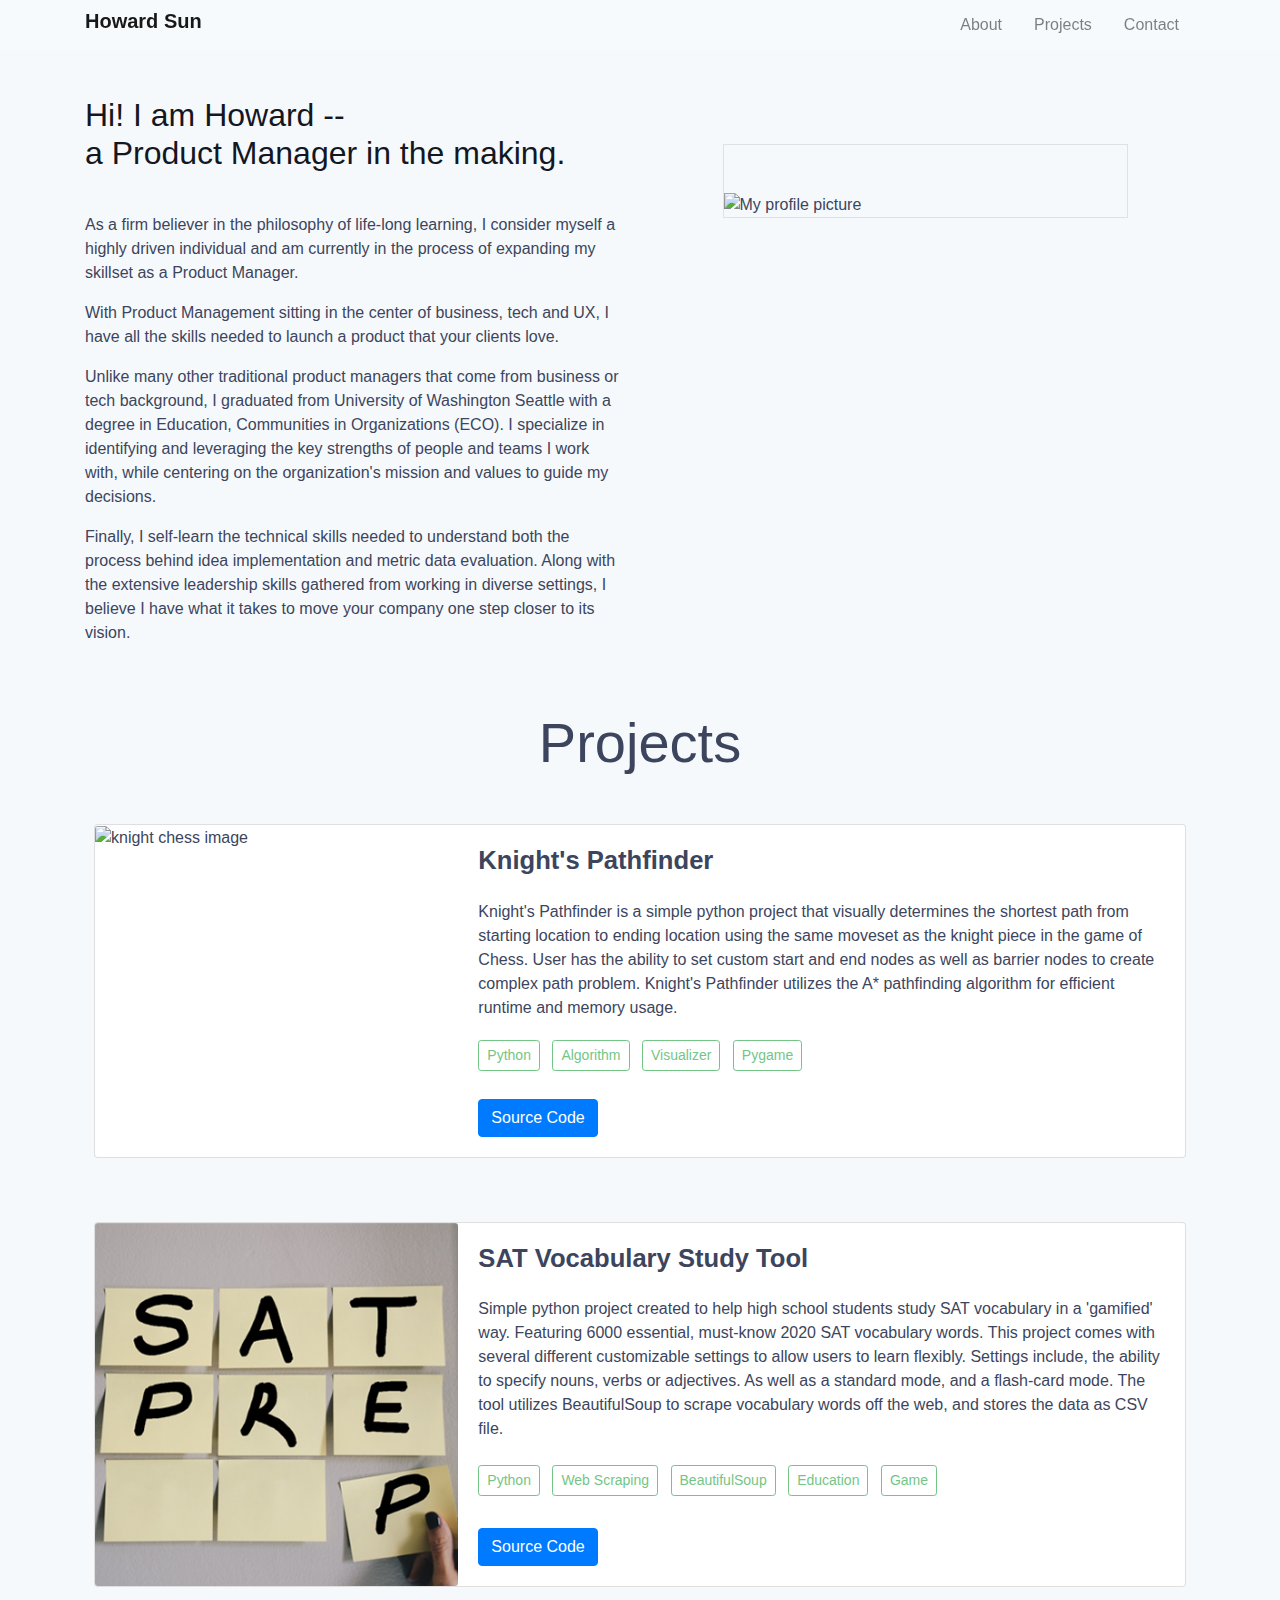
==== index.html @ 76fa5051 "Updated progress on personal porfolio website." ====
<!doctype html>
<html lang="en">

<head>
  <!-- Required meta tags -->
  <meta charset="utf-8">
  <meta name="viewport" content="width=device-width, initial-scale=1, shrink-to-fit=no">

  <!-- Bootstrap CSS -->
  <link rel="stylesheet" href="https://maxcdn.bootstrapcdn.com/bootstrap/4.0.0/css/bootstrap.min.css"
    integrity="sha384-Gn5384xqQ1aoWXA+058RXPxPg6fy4IWvTNh0E263XmFcJlSAwiGgFAW/dAiS6JXm" crossorigin="anonymous">

  <!-- Google Font -->
  <link href="https://fonts.googleapis.com/css2?family=Teko:wght@500&display=swap" rel="stylesheet">
  <link href="https://fonts.googleapis.com/css2?family=Raleway:wght@500&display=swap" rel="stylesheet">

  <!-- Customization CSS -->
  <link rel="stylesheet" href="style.css">



  <title>Howard Sun</title>
</head>

<body>
  <!--  main content body goes here -->

  <nav class="p-0 py-1 navbar navbar-expand-md navbar-light fixed-top"
    style="background-color:rgba(246, 249, 252, 0.9)">
    <div class="container">
      <a class="navbar-brand" href="#">
        <h5 class="dispay-5 font-weight-bold">Howard Sun</h5>
      </a>
      <button class="navbar-toggler" type="button" data-toggle="collapse" data-target="#navbarSupportedContent"
        aria-controls="navbarSupportedContent" aria-expanded="false" aria-label="Toggle navigation">
        <span class="navbar-toggler-icon"></span>
      </button>

      <div class="collapse navbar-collapse" id="navbarSupportedContent">
        <ul class="navbar-nav ml-auto">
          <li class="nav-item mx-2 primc">
            <a class="nav-link" href="#">About</a>
          </li>
          <li class="nav-item mx-2 primc">
            <a class="nav-link" href="#Projects">Projects</a>
          </li>
          <li class="nav-item mx-2 primc">
            <a class="nav-link" href="#">Contact</a>
          </li>
        </ul>
      </div>

    </div>
  </nav>
  <div class="container pt-5">

    <div class="row d-flex mt-5">
      <div class="col-12 col-lg-6">
        <h2 class="display-5 pb-3">Hi! I am Howard -- <p>a Product Manager in the making.</p>
        </h2>
        <div>
          <p>
            As a firm believer in the philosophy of life-long learning, I consider myself a highly
            driven individual and am currently in the process of expanding my skillset as a Product Manager.
          </p>

          <div>
            <p>
              With Product Management sitting in the center of business, tech and UX, I have all the skills needed to
              launch
              a product that your clients love.
            </p>
          </div>

          <div>
            <p>
              Unlike many other traditional product managers that come from business or tech background, I graduated
              from
              University of Washington Seattle with a
              degree in Education, Communities in Organizations (ECO). I
              specialize in identifying and leveraging the key strengths of people and teams I work with, while
              centering
              on
              the
              organization's
              mission and values to guide my decisions.
            </p>
          </div>

          <div>
            <p>
              Finally, I self-learn the technical skills needed to understand both the
              process
              behind idea implementation and metric data evaluation.
              Along with the extensive leadership skills gathered from working in diverse settings, I believe I have
              what
              it
              takes to move your company one step closer to its vision.
            </p>
          </div>

        </div>
      </div>

      <div class="col-12 col-lg-6">
        <div class="d-flex pt-5 my-auto">
          <img class="d-flex img-fluid mx-auto w-75 border pt-5" src="Media/profile_pic.png" alt="My profile picture">
        </div>
      </div>

      <div class="col-12">
        <div class="pt-5" id="Projects"></div>
        <span class="display-4 justify-content-center align-self-center d-flex">Projects</span>
      </div>

      <div class="col-12 p-4 mt-4">
        <div class="card mb-3">
          <div class="row no-gutters">
            <div class="col-lg-4">
              <img src="Media/knight.png" class="card-img" alt="knight chess image">
            </div>
            <div class="col-lg-8">
              <div class="card-body d-flex flex-column h-100">
                <h5 class="card-title mb-4"><strong>Knight's Pathfinder</strong></h5>
                <p class="card-text">Knight's Pathfinder is a simple python project that visually determines the
                  shortest path from starting location to ending
                  location using the same moveset as the knight piece in the game of Chess. User has the ability to
                  set
                  custom start and
                  end nodes as well as barrier nodes to create complex path problem. Knight's Pathfinder utilizes the
                  A*
                  pathfinding
                  algorithm for efficient runtime and memory usage.</p>
                <div class="card-text mt-auto">
                  <button type="button" class="btn btn-sm btn-outline-success mr-1 my-1" aria-disabled="true"
                    disabled>Python
                  </button>
                  <button type="button" class="btn btn-sm btn-outline-success m-1" aria-disabled="true"
                    disabled>Algorithm
                  </button>
                  <button type="button" class="btn btn-sm btn-outline-success m-1" aria-disabled="true"
                    disabled>Visualizer
                  </button>
                  <button type="button" class="btn btn-sm btn-outline-success m-1" aria-disabled="true" disabled>Pygame
                  </button>
                </div>
                <div class="card-text mt-auto align-self-center align-self-lg-start pt-4"><a
                    href="https://github.com/sunh423/knights_pathfinder" class="btn btn-primary">Source
                    Code</a>
                </div>
              </div>
            </div>
          </div>
        </div>
      </div>

      <div class="col-12 p-4">
        <div class="card mb-3">
          <div class="row no-gutters">
            <div class="col-lg-4">
              <img src="Media/SAT.png" class="card-img" alt="knight chess image">
            </div>
            <div class="col-lg-8">
              <div class="card-body d-flex flex-column h-100">
                <h5 class="card-title mb-4"><strong>SAT Vocabulary Study Tool</strong></h5>
                <p class="card-text">Simple python project created to help high school students study SAT vocabulary
                  in a 'gamified' way. Featuring 6000
                  essential, must-know 2020 SAT vocabulary words. This project comes with several different customizable
                  settings to allow
                  users to learn flexibly. Settings include, the ability to specify nouns, verbs or adjectives. As well
                  as a standard
                  mode, and a flash-card mode. The tool utilizes BeautifulSoup to scrape vocabulary words off the web,
                  and stores the data
                  as CSV file.</p>
                <div class="card-text mt-auto">
                  <button type="button" class="btn btn-sm btn-outline-success mr-1 my-1" aria-disabled="true"
                    disabled>Python
                  </button>
                  <button type="button" class="btn btn-sm btn-outline-success m-1" aria-disabled="true" disabled>Web
                    Scraping
                  </button>
                  <button type="button" class="btn btn-sm btn-outline-success m-1" aria-disabled="true"
                    disabled>BeautifulSoup
                  </button>
                  <button type="button" class="btn btn-sm btn-outline-success m-1" aria-disabled="true"
                    disabled>Education
                  </button>
                  <button type="button" class="btn btn-sm btn-outline-success m-1" aria-disabled="true" disabled>Game
                  </button>

                </div>
                <div class="card-text mt-auto align-self-center align-self-lg-start pt-4"><a
                    href="https://github.com/sunh423/SAT-Vocabulary-Study-Tool" class="btn btn-primary">Source
                    Code</a>
                </div>
              </div>
            </div>
          </div>
        </div>
      </div>




    </div>
  </div>

  <!-- Optional JavaScript -->
  <!-- jQuery first, then Popper.js, then Bootstrap JS -->
  <script src="https://code.jquery.com/jquery-3.2.1.slim.min.js"
    integrity="sha384-KJ3o2DKtIkvYIK3UENzmM7KCkRr/rE9/Qpg6aAZGJwFDMVNA/GpGFF93hXpG5KkN"
    crossorigin="anonymous"></script>
  <script src="https://cdnjs.cloudflare.com/ajax/libs/popper.js/1.12.9/umd/popper.min.js"
    integrity="sha384-ApNbgh9B+Y1QKtv3Rn7W3mgPxhU9K/ScQsAP7hUibX39j7fakFPskvXusvfa0b4Q"
    crossorigin="anonymous"></script>
  <script src="https://maxcdn.bootstrapcdn.com/bootstrap/4.0.0/js/bootstrap.min.js"
    integrity="sha384-JZR6Spejh4U02d8jOt6vLEHfe/JQGiRRSQQxSfFWpi1MquVdAyjUar5+76PVCmYl"
    crossorigin="anonymous"></script>
</body>

</html>
---- style.css ----
.jumbotron {
  background-image: url("wallpaper.jpg");
  background-size: cover;
}

body {
  background-color: #f6f9fc;
  color: #3c455d;
  /* font-family: 'Raleway', sans-serif; */
}

.brand {
  font-family: 'Teko', sans-serif;
}

.card-title {
  font-size: 1.6rem;
}

h2 {
  color: #14171f
}

.primc {
  color: #14171f
}
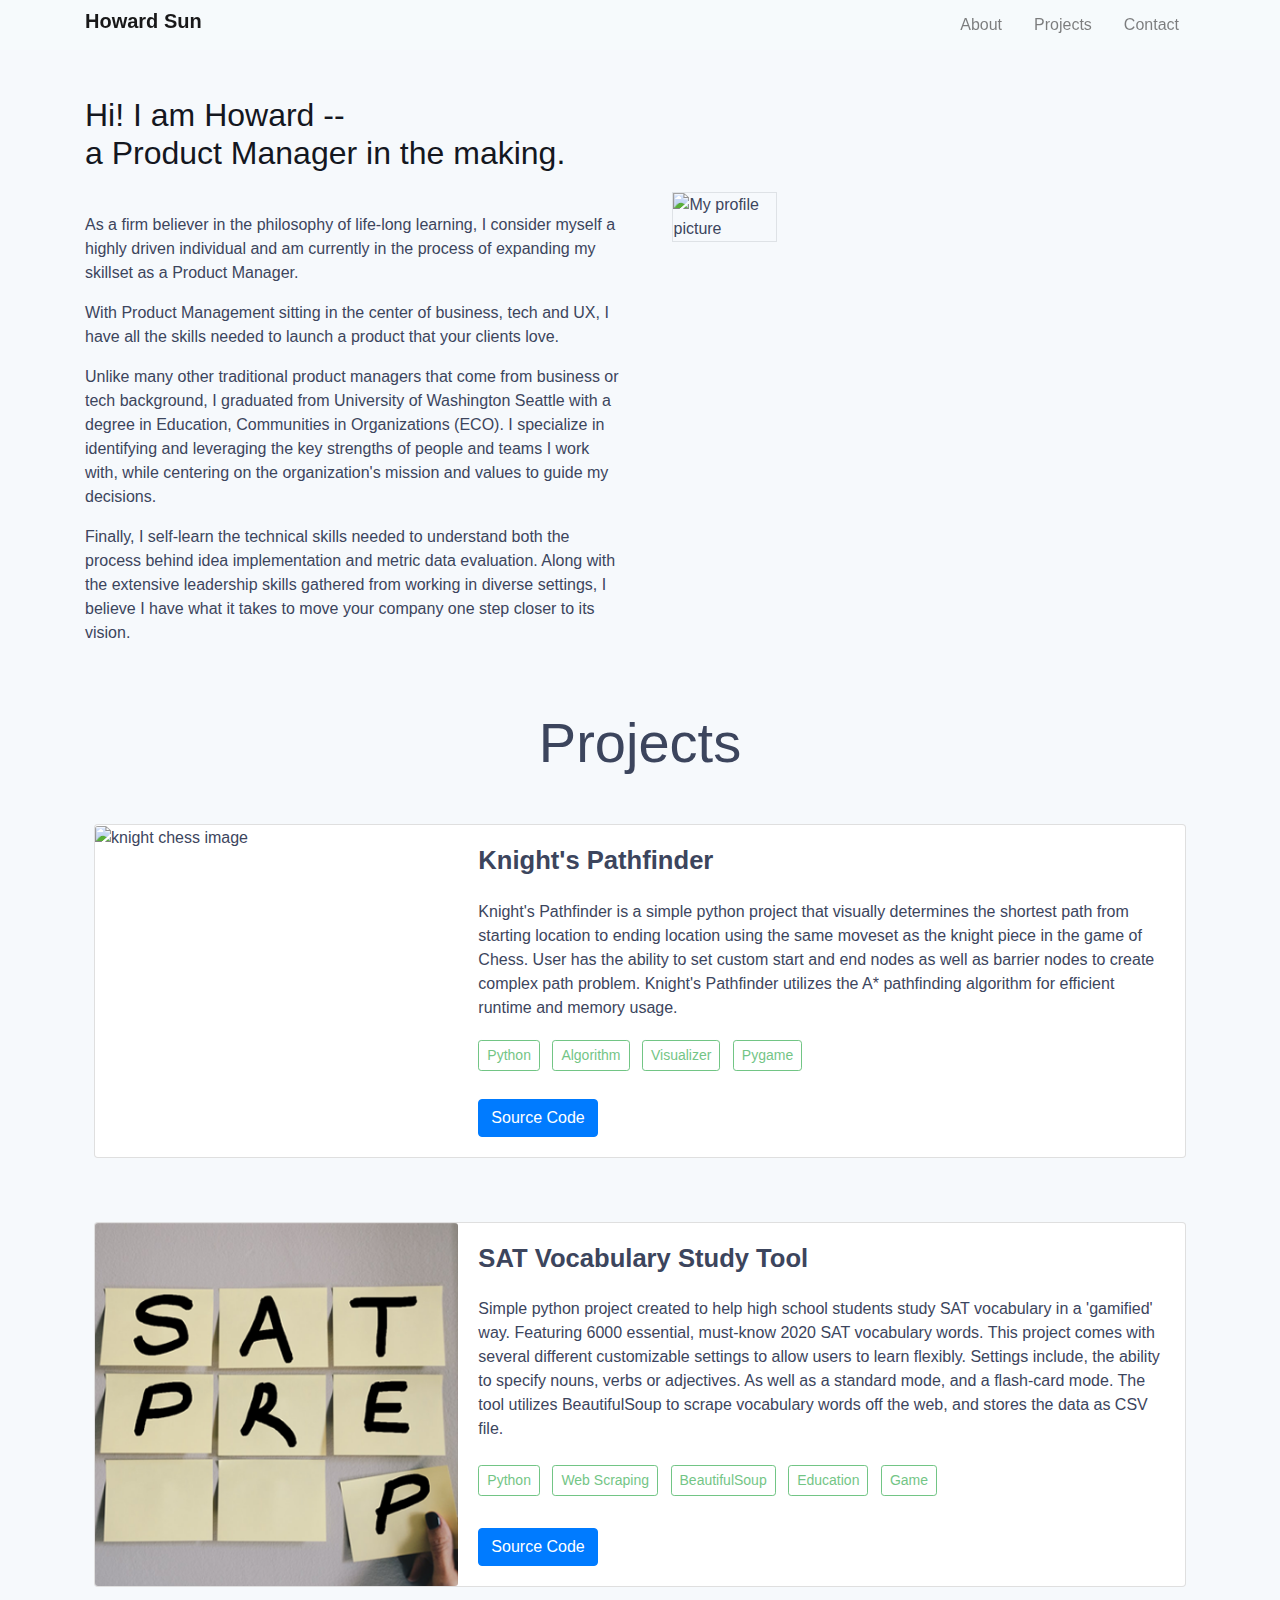
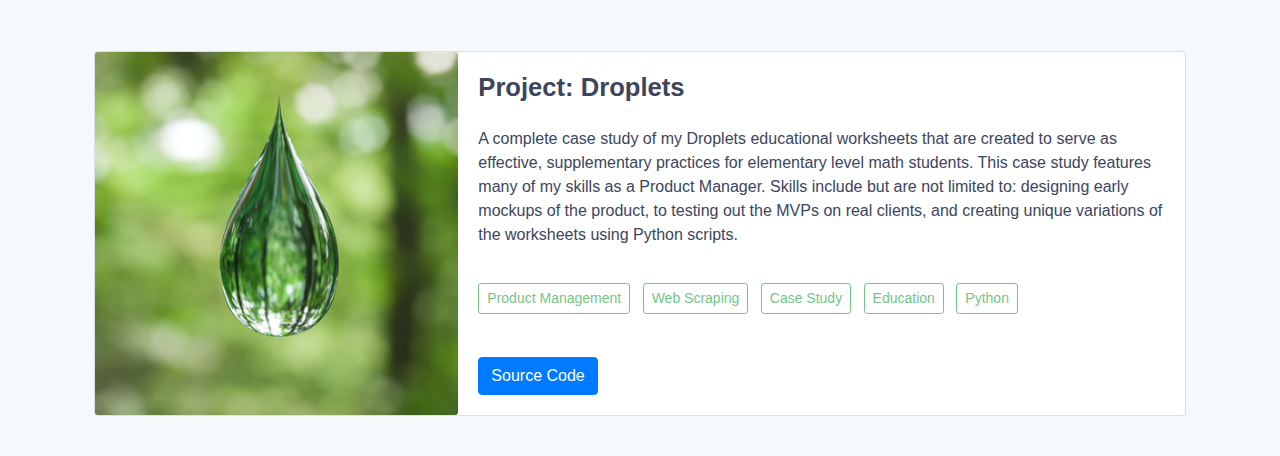
==== commit a22bd8cd: "Updated website with new project that is WIP." ====
--- a/index.html
+++ b/index.html
@@ -104,7 +104,9 @@
 
       <div class="col-12 col-lg-6">
         <div class="d-flex pt-5 my-auto">
-          <img class="d-flex img-fluid mx-auto w-75 border pt-5" src="Media/profile_pic.png" alt="My profile picture">
+          <div class="pt-5">
+          <img class="d-flex img-fluid mx-auto w-75 border" src="Media/profile_pic.png" alt="My profile picture">
+          </div>
         </div>
       </div>
 
@@ -158,7 +160,7 @@
         <div class="card mb-3">
           <div class="row no-gutters">
             <div class="col-lg-4">
-              <img src="Media/SAT.png" class="card-img" alt="knight chess image">
+              <img src="Media/SAT.png" class="card-img" alt="SAT sticky notes image">
             </div>
             <div class="col-lg-8">
               <div class="card-body d-flex flex-column h-100">
@@ -199,6 +201,43 @@
         </div>
       </div>
 
+      <div class="col-12 p-4">
+        <div class="card mb-3">
+          <div class="row no-gutters">
+            <div class="col-lg-4">
+              <img src="Media/droplet.png" class="card-img" alt="water droplet image">
+            </div>
+            <div class="col-lg-8">
+              <div class="card-body d-flex flex-column h-100">
+                <h5 class="card-title mb-4"><strong>Project: Droplets</strong></h5>
+                <p class="card-text">A complete case study of my Droplets educational worksheets that are created to serve as effective, supplementary practices for elementary level math students. This case study features many of my skills as a Product Manager. Skills include but are not limited to: designing early mockups of the product, to testing out the MVPs on real clients, and creating unique variations of the worksheets using Python scripts. </p>
+                <div class="card-text mt-auto">
+                  <button type="button" class="btn btn-sm btn-outline-success mr-1 my-1" aria-disabled="true"
+                    disabled>Product Management
+                  </button>
+                  <button type="button" class="btn btn-sm btn-outline-success m-1" aria-disabled="true" disabled>Web
+                    Scraping
+                  </button>
+                  <button type="button" class="btn btn-sm btn-outline-success m-1" aria-disabled="true"
+                    disabled>Case Study
+                  </button>
+                  <button type="button" class="btn btn-sm btn-outline-success m-1" aria-disabled="true"
+                    disabled>Education
+                  </button>
+                  <button type="button" class="btn btn-sm btn-outline-success m-1" aria-disabled="true" disabled>Python
+                  </button>
+
+                </div>
+                <div class="card-text mt-auto align-self-center align-self-lg-start pt-4"><a
+                    href="https://github.com/sunh423/SAT-Vocabulary-Study-Tool" class="btn btn-primary">Source
+                    Code</a>
+                </div>
+              </div>
+            </div>
+          </div>
+        </div>
+      </div>
+
 
 
 
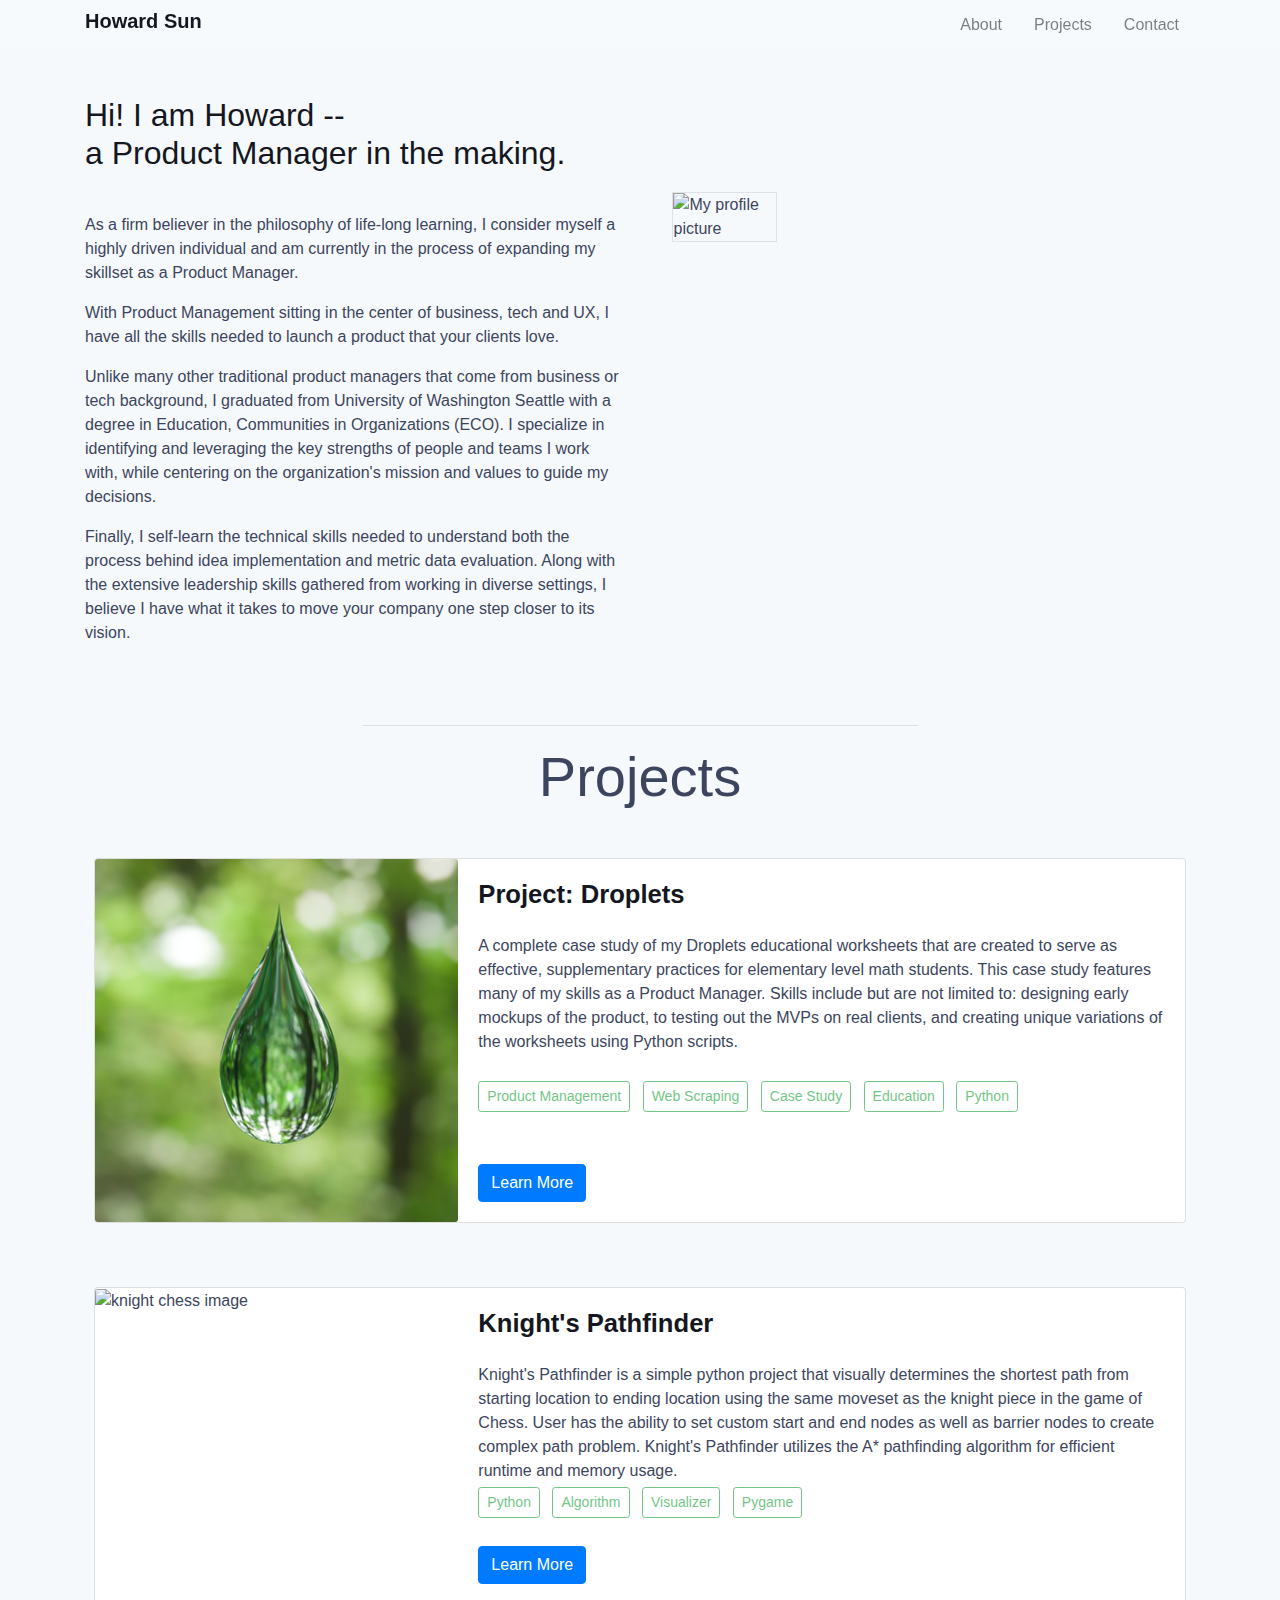
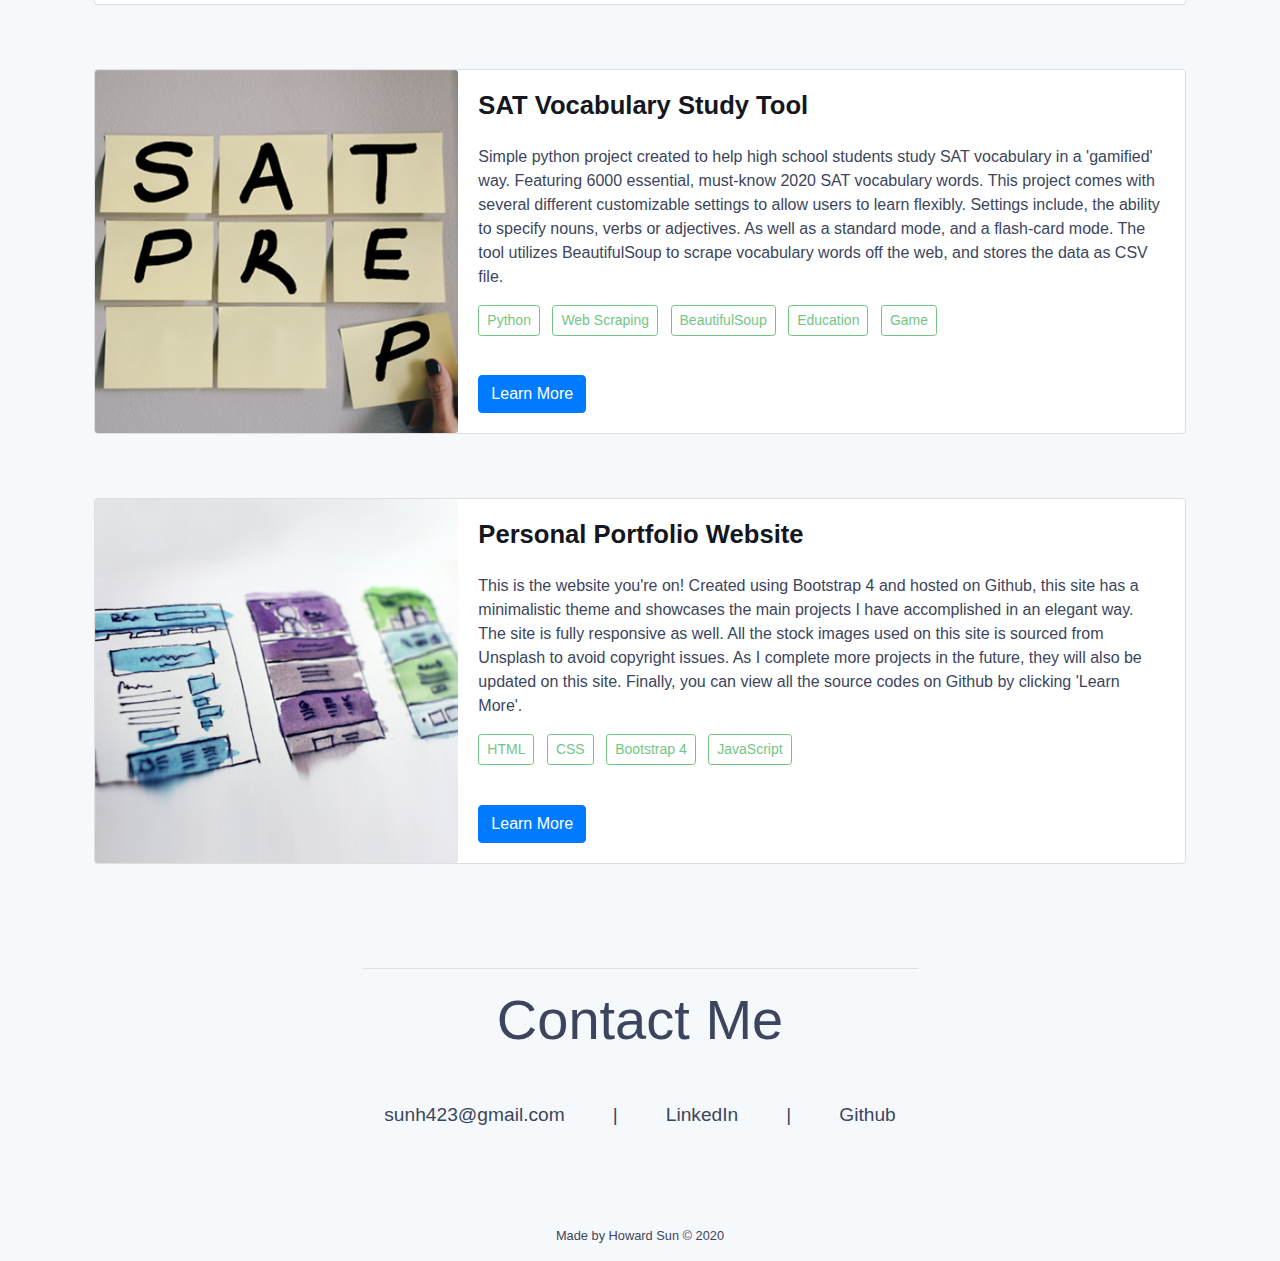
==== commit e3f34655: "Updated the rest of my index layout and added Droplets project page." ====
--- a/index.html
+++ b/index.html
@@ -45,7 +45,7 @@
             <a class="nav-link" href="#Projects">Projects</a>
           </li>
           <li class="nav-item mx-2 primc">
-            <a class="nav-link" href="#">Contact</a>
+            <a class="nav-link" href="#Contact">Contact</a>
           </li>
         </ul>
       </div>
@@ -112,10 +112,56 @@
 
       <div class="col-12">
         <div class="pt-5" id="Projects"></div>
-        <span class="display-4 justify-content-center align-self-center d-flex">Projects</span>
-      </div>
+        <hr>
+        <div class="display-4 justify-content-center align-self-center d-flex">Projects</div>
+      </div>
+
+
 
       <div class="col-12 p-4 mt-4">
+        <div class="card mb-3">
+          <div class="row no-gutters">
+
+            <div class="col-lg-4">
+              <img src="Media/droplet.png" class="card-img" alt="water droplet image">
+            </div>
+
+            <div class="col-lg-8">
+
+              <div class="card-body d-flex flex-column h-100">
+
+                <h5 class="card-title mb-4"><strong>Project: Droplets</strong></h5>
+
+                <div class="card-text">A complete case study of my Droplets educational worksheets that are created to serve as effective, supplementary practices for elementary level math students. This case study features many of my skills as a Product Manager. Skills include but are not limited to: designing early mockups of the product, to testing out the MVPs on real clients, and creating unique variations of the worksheets using Python scripts. </div>
+
+                <div class="card-text mt-auto">
+                  <button type="button" class="btn btn-sm btn-outline-success mr-1 my-1" aria-disabled="true"
+                    disabled>Product Management
+                  </button>
+                  <button type="button" class="btn btn-sm btn-outline-success m-1" aria-disabled="true" disabled>Web
+                    Scraping
+                  </button>
+                  <button type="button" class="btn btn-sm btn-outline-success m-1" aria-disabled="true"
+                    disabled>Case Study
+                  </button>
+                  <button type="button" class="btn btn-sm btn-outline-success m-1" aria-disabled="true"
+                    disabled>Education
+                  </button>
+                  <button type="button" class="btn btn-sm btn-outline-success m-1" aria-disabled="true" disabled>Python
+                  </button>
+                </div>
+
+                <div class="card-text mt-auto align-self-center align-self-lg-start pt-4"><a
+                    href="project_droplets.html" class="btn btn-primary">Learn More</a>
+                </div>
+
+              </div>
+            </div>
+          </div>
+        </div>
+      </div>
+
+      <div class="col-12 p-4">
         <div class="card mb-3">
           <div class="row no-gutters">
             <div class="col-lg-4">
@@ -123,8 +169,10 @@
             </div>
             <div class="col-lg-8">
               <div class="card-body d-flex flex-column h-100">
+
                 <h5 class="card-title mb-4"><strong>Knight's Pathfinder</strong></h5>
-                <p class="card-text">Knight's Pathfinder is a simple python project that visually determines the
+
+                <div class="card-text">Knight's Pathfinder is a simple python project that visually determines the
                   shortest path from starting location to ending
                   location using the same moveset as the knight piece in the game of Chess. User has the ability to
                   set
@@ -132,7 +180,8 @@
                   end nodes as well as barrier nodes to create complex path problem. Knight's Pathfinder utilizes the
                   A*
                   pathfinding
-                  algorithm for efficient runtime and memory usage.</p>
+                  algorithm for efficient runtime and memory usage.</div>
+
                 <div class="card-text mt-auto">
                   <button type="button" class="btn btn-sm btn-outline-success mr-1 my-1" aria-disabled="true"
                     disabled>Python
@@ -147,8 +196,7 @@
                   </button>
                 </div>
                 <div class="card-text mt-auto align-self-center align-self-lg-start pt-4"><a
-                    href="https://github.com/sunh423/knights_pathfinder" class="btn btn-primary">Source
-                    Code</a>
+                    href="https://github.com/sunh423/knights_pathfinder" class="btn btn-primary">Learn More</a>
                 </div>
               </div>
             </div>
@@ -159,13 +207,18 @@
       <div class="col-12 p-4">
         <div class="card mb-3">
           <div class="row no-gutters">
+
             <div class="col-lg-4">
               <img src="Media/SAT.png" class="card-img" alt="SAT sticky notes image">
             </div>
+
             <div class="col-lg-8">
+
               <div class="card-body d-flex flex-column h-100">
+
                 <h5 class="card-title mb-4"><strong>SAT Vocabulary Study Tool</strong></h5>
-                <p class="card-text">Simple python project created to help high school students study SAT vocabulary
+
+                <div class="card-text">Simple python project created to help high school students study SAT vocabulary
                   in a 'gamified' way. Featuring 6000
                   essential, must-know 2020 SAT vocabulary words. This project comes with several different customizable
                   settings to allow
@@ -173,7 +226,9 @@
                   as a standard
                   mode, and a flash-card mode. The tool utilizes BeautifulSoup to scrape vocabulary words off the web,
                   and stores the data
-                  as CSV file.</p>
+                  as CSV file.
+                </div>
+
                 <div class="card-text mt-auto">
                   <button type="button" class="btn btn-sm btn-outline-success mr-1 my-1" aria-disabled="true"
                     disabled>Python
@@ -189,12 +244,14 @@
                   </button>
                   <button type="button" class="btn btn-sm btn-outline-success m-1" aria-disabled="true" disabled>Game
                   </button>
-
-                </div>
+                </div>
+
                 <div class="card-text mt-auto align-self-center align-self-lg-start pt-4"><a
-                    href="https://github.com/sunh423/SAT-Vocabulary-Study-Tool" class="btn btn-primary">Source
-                    Code</a>
-                </div>
+                    href="https://github.com/sunh423/SAT-Vocabulary-Study-Tool" class="btn btn-primary">Learn More</a>
+                </div>
+
+                
+
               </div>
             </div>
           </div>
@@ -204,42 +261,62 @@
       <div class="col-12 p-4">
         <div class="card mb-3">
           <div class="row no-gutters">
+
             <div class="col-lg-4">
-              <img src="Media/droplet.png" class="card-img" alt="water droplet image">
-            </div>
+              <img src="Media/website.png" class="card-img" alt="website clip art picture">
+            </div>
+
             <div class="col-lg-8">
+
               <div class="card-body d-flex flex-column h-100">
-                <h5 class="card-title mb-4"><strong>Project: Droplets</strong></h5>
-                <p class="card-text">A complete case study of my Droplets educational worksheets that are created to serve as effective, supplementary practices for elementary level math students. This case study features many of my skills as a Product Manager. Skills include but are not limited to: designing early mockups of the product, to testing out the MVPs on real clients, and creating unique variations of the worksheets using Python scripts. </p>
+
+                <h5 class="card-title mb-4"><strong>Personal Portfolio Website</strong></h5>
+
+                <div class="card-text">This is the website you're on! Created using Bootstrap 4 and hosted on Github, this site has a minimalistic theme and showcases the main projects I have accomplished in an elegant way. The site is fully responsive as well. All the stock images used on this site is sourced from Unsplash to avoid copyright issues. As I complete more projects in the future, they will also be updated on this site. Finally, you can view all the source codes on Github by clicking 'Learn More'.
+                </div>
+
                 <div class="card-text mt-auto">
                   <button type="button" class="btn btn-sm btn-outline-success mr-1 my-1" aria-disabled="true"
-                    disabled>Product Management
-                  </button>
-                  <button type="button" class="btn btn-sm btn-outline-success m-1" aria-disabled="true" disabled>Web
-                    Scraping
-                  </button>
-                  <button type="button" class="btn btn-sm btn-outline-success m-1" aria-disabled="true"
-                    disabled>Case Study
-                  </button>
-                  <button type="button" class="btn btn-sm btn-outline-success m-1" aria-disabled="true"
-                    disabled>Education
-                  </button>
-                  <button type="button" class="btn btn-sm btn-outline-success m-1" aria-disabled="true" disabled>Python
-                  </button>
-
-                </div>
+                    disabled>HTML
+                  </button>
+                  <button type="button" class="btn btn-sm btn-outline-success m-1" aria-disabled="true" disabled>CSS
+                  </button>
+                  <button type="button" class="btn btn-sm btn-outline-success m-1" aria-disabled="true"
+                    disabled>Bootstrap 4
+                  </button>
+                  <button type="button" class="btn btn-sm btn-outline-success m-1" aria-disabled="true"
+                    disabled>JavaScript
+                  </button>
+                </div>
+
                 <div class="card-text mt-auto align-self-center align-self-lg-start pt-4"><a
-                    href="https://github.com/sunh423/SAT-Vocabulary-Study-Tool" class="btn btn-primary">Source
-                    Code</a>
-                </div>
+                    href="https://github.com/sunh423/portfolio" class="btn btn-primary">Learn More</a>
+                </div>
+
+                
+
               </div>
             </div>
           </div>
         </div>
       </div>
 
-
-
+      <div class="col-12 mb-2">
+        <div class="pt-5" id="Contact"></div>
+        <hr>
+        <div class="display-4 justify-content-center align-self-center d-flex">Contact Me</div>
+
+        <div class="d-flex justify-content-center my-5" style="font-size: 1.2rem;">
+          <div class="px-5">sunh423@gmail.com</div>
+          <div>|</div>
+          <div class="px-5"><a class="contact" href="https://www.linkedin.com/in/howard-sun-7b4a34129/">LinkedIn</a></div>
+          <div>|</div>
+          <div class="px-5"><a class="contact" href="https://github.com/sunh423">Github</a></div>
+        </div>
+
+        <div class="pt-5 mb-2" style="font-size: 0.8rem; text-align: center;">Made by Howard Sun © 2020</div>
+        
+      </div>
 
     </div>
   </div>
--- a/style.css
+++ b/style.css
@@ -9,18 +9,86 @@
   /* font-family: 'Raleway', sans-serif; */
 }
 
+.btn-light {
+  background-color: #f8f9fa;
+}
 .brand {
-  font-family: 'Teko', sans-serif;
+  font-family: "Teko", sans-serif;
 }
 
 .card-title {
   font-size: 1.6rem;
 }
 
+.btn-outline-success {
+  color: #247838;
+}
+
+h1 {
+  color: #14171f;
+}
+
 h2 {
-  color: #14171f
+  color: #14171f;
+}
+
+h3 {
+  color: #14171f;
+}
+
+h4 {
+  color: #14171f;
+}
+
+h5 {
+  color: #14171f;
 }
 
 .primc {
-  color: #14171f
-}+  color: #14171f;
+}
+
+#toc_container {
+  background: #f9f9f9 none repeat scroll 0 0;
+  border: 1px solid #aaa;
+  /* display: table; */
+  width: auto;
+}
+
+.toc_title {
+  font-weight: 700;
+  text-align: center;
+}
+
+#toc_container li,
+#toc_container ul,
+#toc_container ul li {
+  list-style: outside none none !important;
+  font-size: 1rem;
+}
+
+hr {
+  border: 0;
+  height: 0;
+  border-top: 1px solid rgba(0, 0, 0, 0.1);
+  border-bottom: 1px solid rgba(255, 255, 255, 0.3);
+  width: 50%;
+}
+
+a.contact:link {
+  color: #3c455d;
+}
+
+/* visited link */
+a.contact:visited {
+  color: #3c455d;
+}
+
+/* mouse over link */
+a.contact:hover {
+  color: #3c455d;
+}
+
+/* selected link */
+a.contact:active {
+  color: #3c455d;
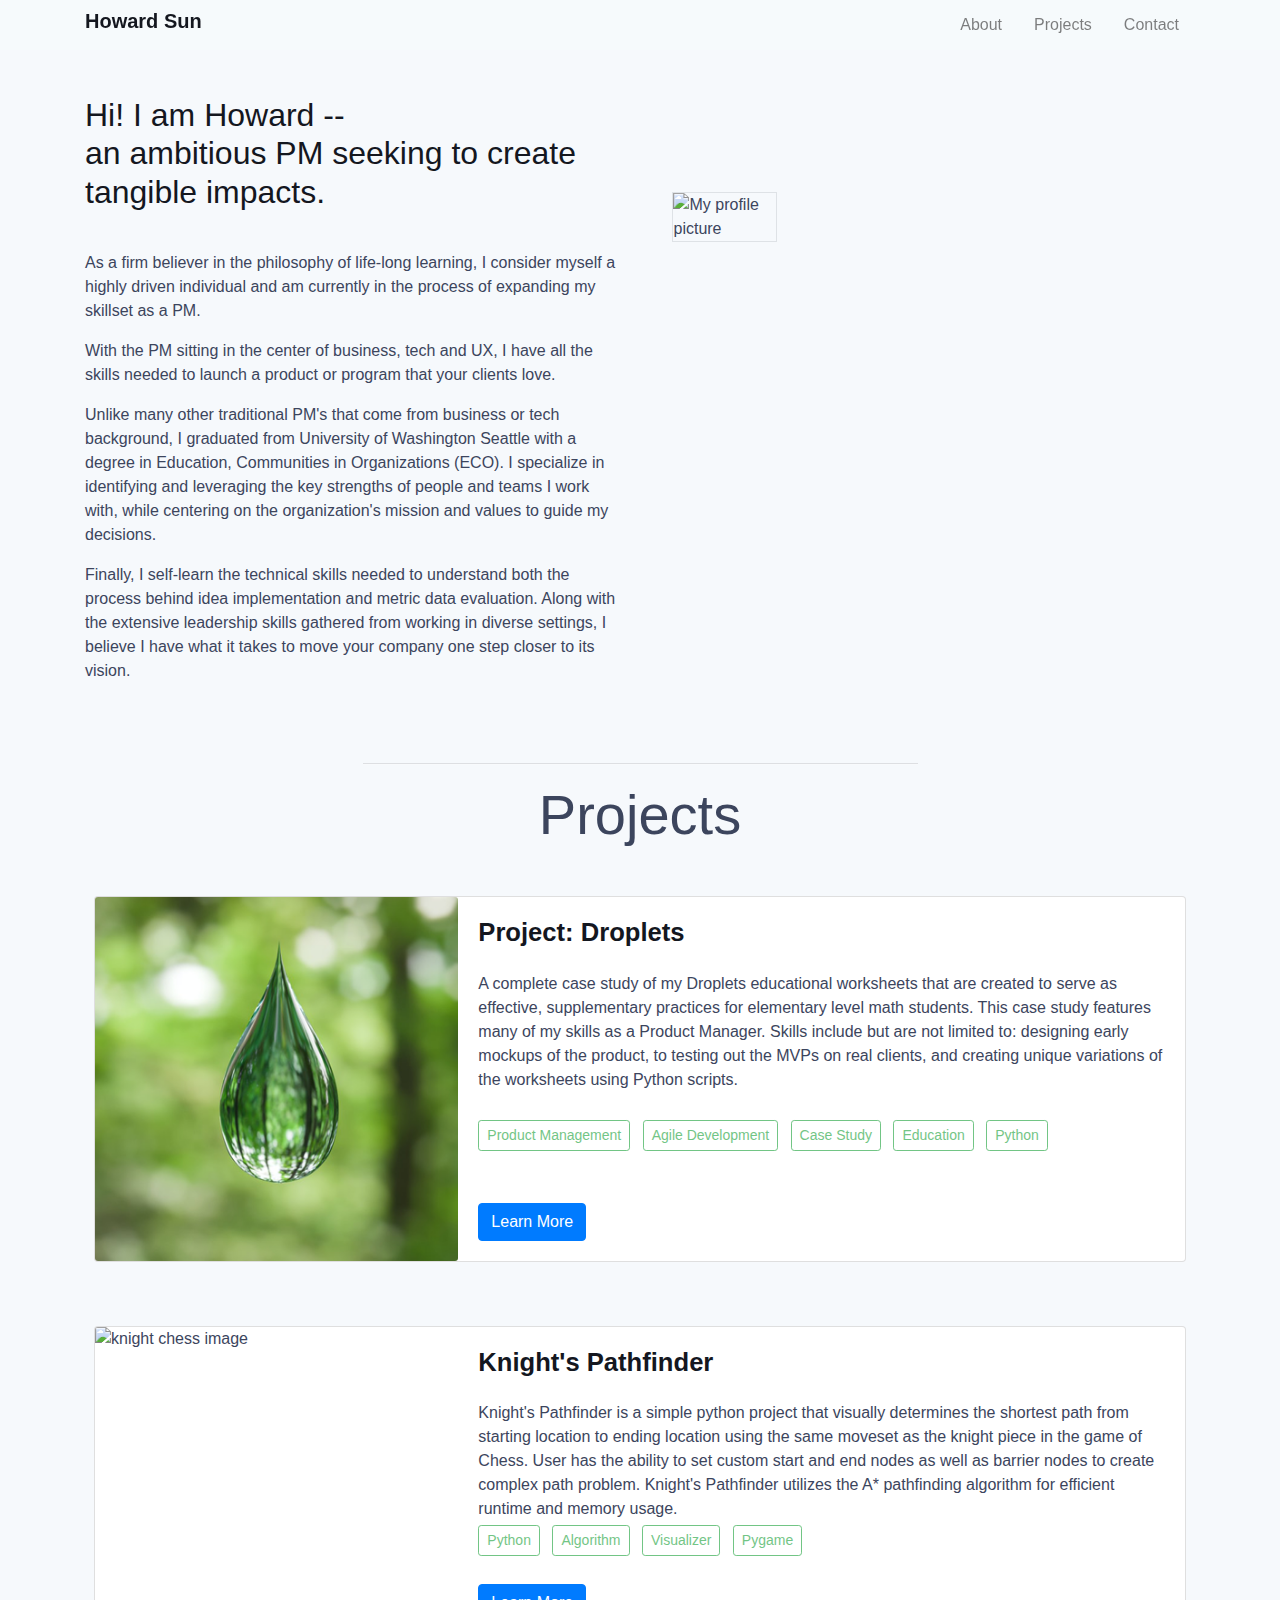
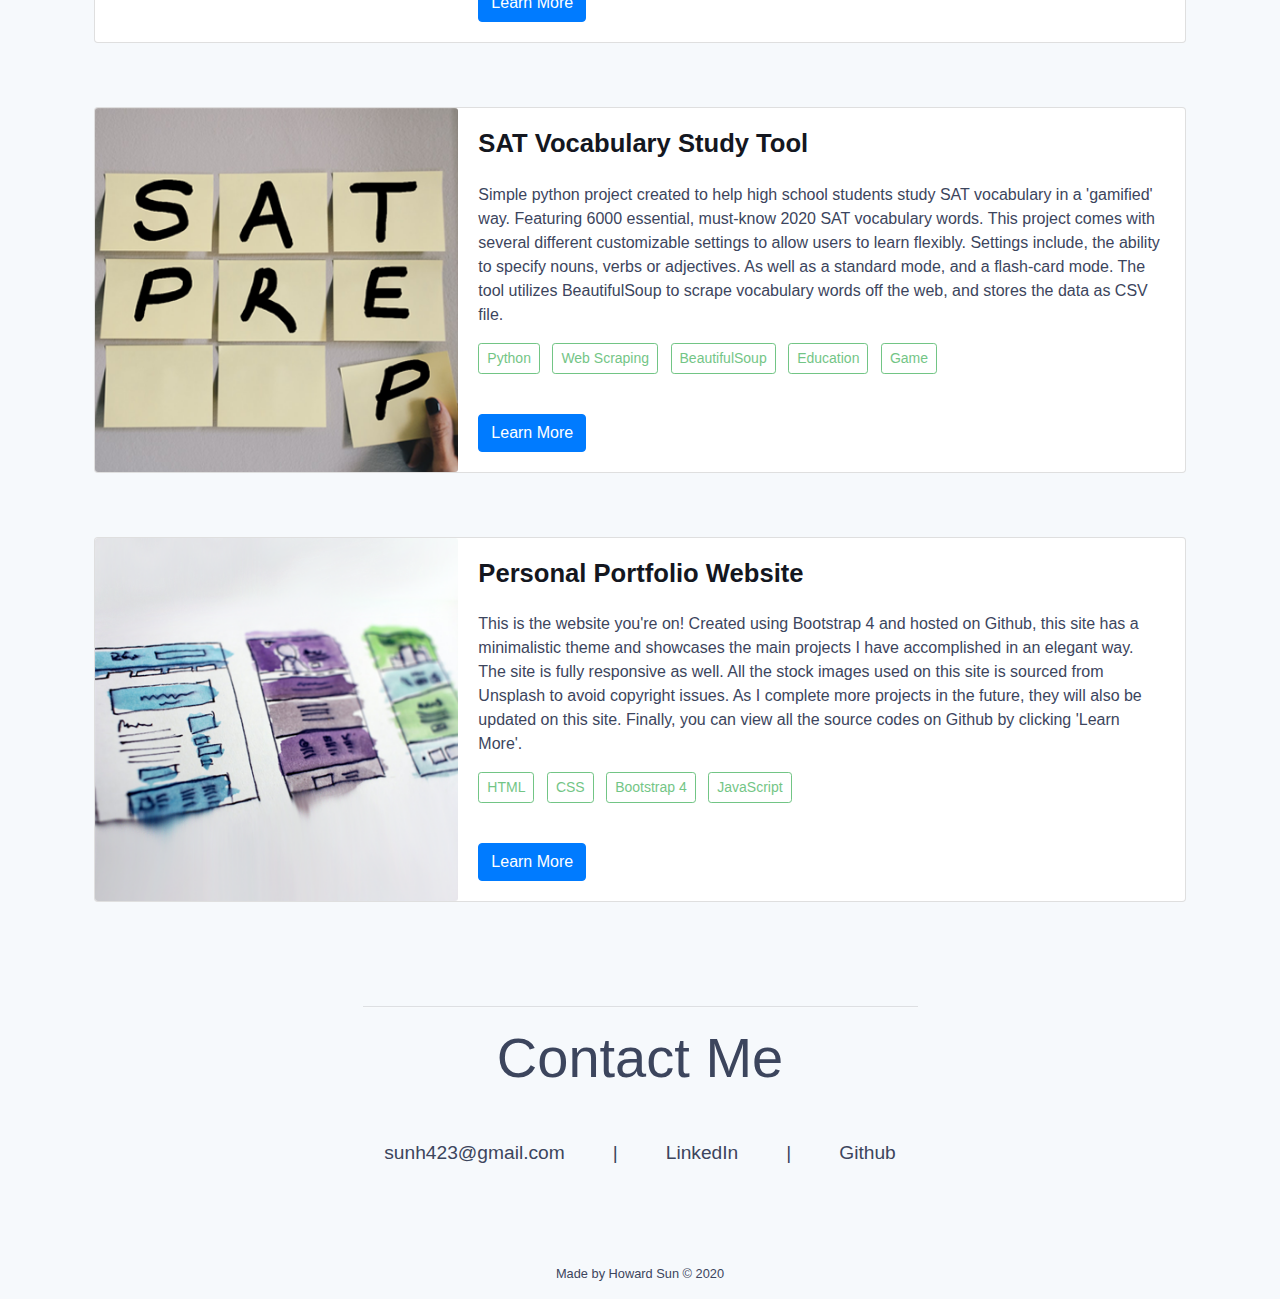
==== commit 4d68c262: "Changed front page headline wording." ====
--- a/index.html
+++ b/index.html
@@ -56,25 +56,24 @@
 
     <div class="row d-flex mt-5">
       <div class="col-12 col-lg-6">
-        <h2 class="display-5 pb-3">Hi! I am Howard -- <p>a Product Manager in the making.</p>
+        <h2 class="display-5 pb-3">Hi! I am Howard -- <p>an ambitious PM seeking to create tangible impacts.</p>
         </h2>
         <div>
           <p>
             As a firm believer in the philosophy of life-long learning, I consider myself a highly
-            driven individual and am currently in the process of expanding my skillset as a Product Manager.
+            driven individual and am currently in the process of expanding my skillset as a PM.
           </p>
 
           <div>
             <p>
-              With Product Management sitting in the center of business, tech and UX, I have all the skills needed to
-              launch
-              a product that your clients love.
+              With the PM sitting in the center of business, tech and UX, I have all the skills needed to
+              launch a product or program that your clients love.
             </p>
           </div>
 
           <div>
             <p>
-              Unlike many other traditional product managers that come from business or tech background, I graduated
+              Unlike many other traditional PM's that come from business or tech background, I graduated
               from
               University of Washington Seattle with a
               degree in Education, Communities in Organizations (ECO). I
@@ -138,8 +137,7 @@
                   <button type="button" class="btn btn-sm btn-outline-success mr-1 my-1" aria-disabled="true"
                     disabled>Product Management
                   </button>
-                  <button type="button" class="btn btn-sm btn-outline-success m-1" aria-disabled="true" disabled>Web
-                    Scraping
+                  <button type="button" class="btn btn-sm btn-outline-success m-1" aria-disabled="true" disabled>Agile Development
                   </button>
                   <button type="button" class="btn btn-sm btn-outline-success m-1" aria-disabled="true"
                     disabled>Case Study
--- a/style.css
+++ b/style.css
@@ -75,6 +75,9 @@
   width: 50%;
 }
 
+.project-link:hover {
+  transition: all 0.15s ease;
+}
 a.contact:link {
   color: #3c455d;
 }
@@ -92,3 +95,4 @@
 /* selected link */
 a.contact:active {
   color: #3c455d;
+}
